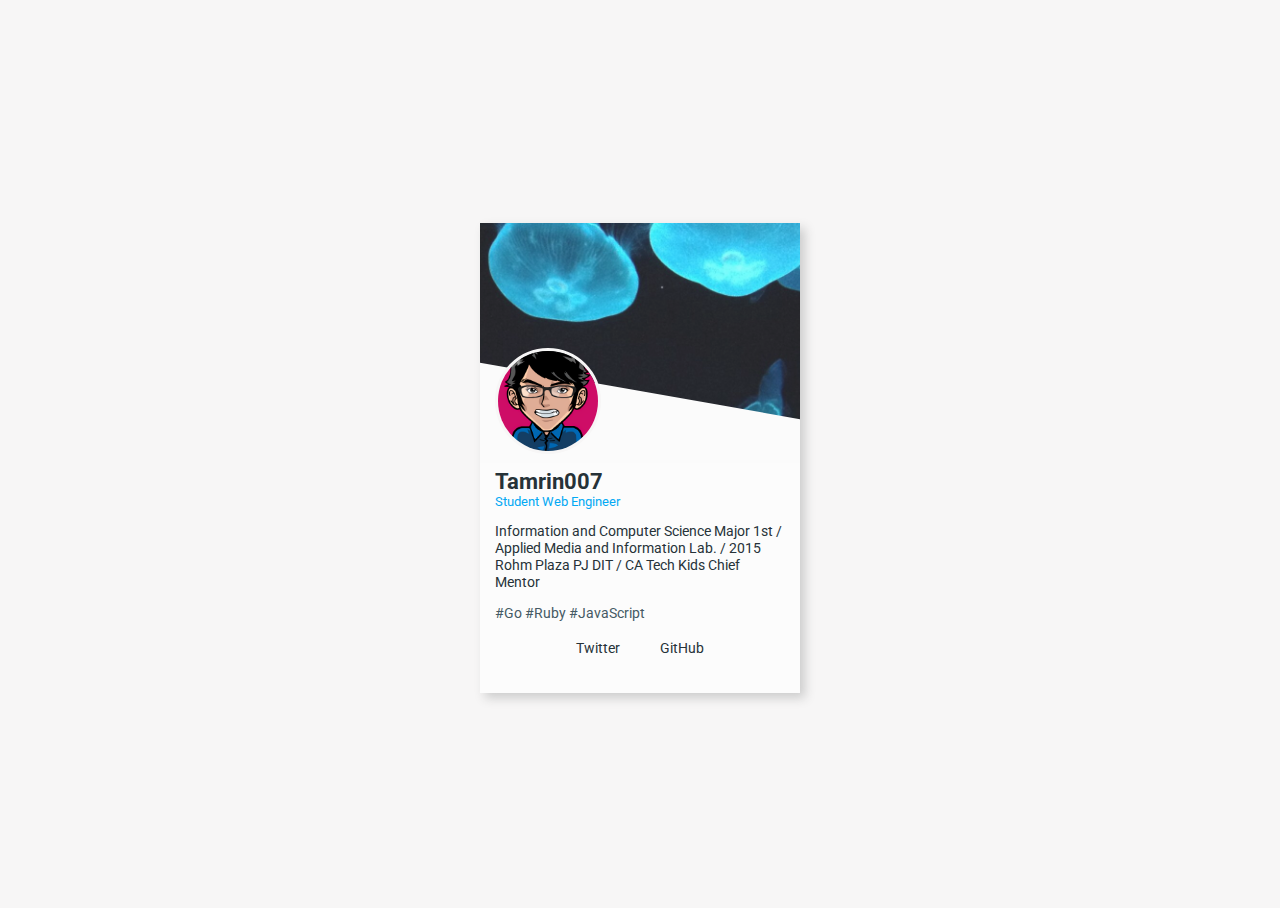
==== index.html @ 48d15c0c "一旦完成" ====
<!DOCTYPE html>
<html>

<head>
    <meta charset="UTF-8">
    <title>Tamrin007</title>
    <meta name="viewport" content="width=device-width, initial-scale=1">
    <link rel="stylesheet" type="text/css" href="stylesheets/normalize.css" media="screen">
    <link rel="stylesheet" type="text/css" href="stylesheets/stylesheet.css" media="screen">
    <link href="https://maxcdn.bootstrapcdn.com/font-awesome/4.6.3/css/font-awesome.min.css" rel="stylesheet" integrity="sha384-T8Gy5hrqNKT+hzMclPo118YTQO6cYprQmhrYwIiQ/3axmI1hQomh7Ud2hPOy8SP1" crossorigin="anonymous">
    <link href="https://fonts.googleapis.com/css?family=Roboto" rel="stylesheet">
</head>

<body>
    <div class="profile-container">
        <div class="profile">
            <div class="profile-header"></div>
            <div class="profile-content">
                <img src="images/icon.png" alt="" />
                <h2>Tamrin007</h2>
                <p class="job">
                    Student Web Engineer
                </p>
                <p class="bio">
                    Information and Computer Science Major 1st / Applied Media and Information Lab. / 2015 Rohm Plaza PJ DIT / CA Tech Kids Chief Mentor
                </p>
                <p class="tags">
                    #Go #Ruby #JavaScript
                </p>
                <div class="links">
                    <ul class="items">
                        <a href="https://twitter.com/Tamrin007" target="_blank"><li><i class="fa fa-twitter fa-lg" aria-hidden="true"></i> Twitter</li></a>
                        <a href="https://github.com/Tamrin007" target="_blank"><li><i class="fa fa-github fa-lg" aria-hidden="true"></i> GitHub</li></a>
                    </ul>
                </div>
            </div>
        </div>
    </div>
</body>

</html>
---- stylesheets/stylesheet.css ----
@import 'https://fonts.googleapis.com/css?family=Roboto';
body {
    font-family: 'Roboto', '游ゴシック体', 'Yu Gothic', 'YuGothic', 'ヒラギノ角ゴシック Pro', 'Hiragino Kaku Gothic Pro', 'メイリオ', 'Meiryo', 'Osaka', 'ＭＳ Ｐゴシック', 'MS PGothic', sans-serif;
}

html, body, .profile-container {
    height: 100vh;
    background-color: #F7F6F6;
}

.profile-container {
    display: flex;
    justify-content: center;
    align-items: center;
}

.profile {
    width: 320px;
    margin: 0 15px;
    box-shadow: 5px 5px 10px #CCC;
}

.profile-header {
    height: 240px;
    background: url("../images/background.jpeg");
    background-size: cover;
    background-position: center center;
    overflow: hidden;
    position: relative;
    opacity: 0.85;
}

.profile-header:after {
    content: "";
    display: block;
    height: 100%;
    background: #fcfcfc;
    transform: skew(0, 10deg) translate(0, 70%);
}

.profile-content {
    background: #fcfcfc;
    padding: 5px 15px 20px 15px;
}

.profile-content img {
    margin-top: -120px;
    width: 100;
    height: 100px;
    border: 3px solid #F7F6F6;
    border-radius: 100%;
    position: absolute;
}

.profile-content h2 {
    font-size: 1.4rem;
    margin-top: 0px;
    margin-bottom: 0px;
    color: #263238;
}

.profile-content .job {
    font-size: 0.8rem;
    margin-top: 0px;
    color: #03A9F4;
}

.profile-content .bio {
    font-size: 0.9rem;
    color: #263238;
}

.profile-content .tags {
    font-size: 0.9rem;
    color: #455A64;
}

.links {
    text-align: center;
}

.links a:link, a:visited, a:hover, a:active {
    color: #263238;
}

.links a {
    transition: 0.5s;
}

.links a:hover {
    color: white;
    background: #263238;
    border-radius: 0.2rem;
}

.items {
    width: 100%;
    padding: 0;
}

.items li {
    width: 80px;
    display: inline-block;
    text-align: center;
    font-size: 0.9rem;
}

.items li a {
    display: block;
}
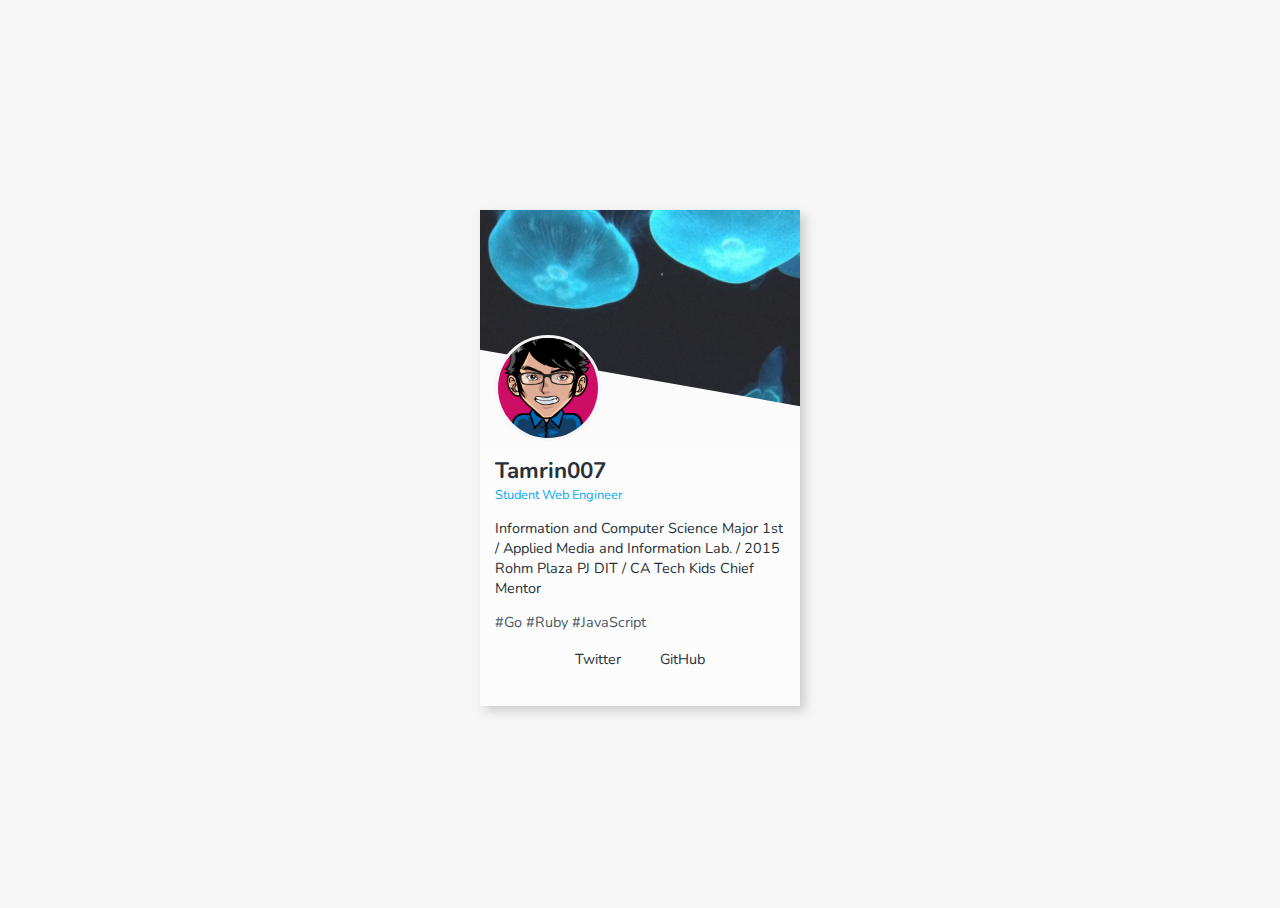
==== commit b1979446: "change font" ====
--- a/index.html
+++ b/index.html
@@ -8,7 +8,7 @@
     <link rel="stylesheet" type="text/css" href="stylesheets/normalize.css" media="screen">
     <link rel="stylesheet" type="text/css" href="stylesheets/stylesheet.css" media="screen">
     <link href="https://maxcdn.bootstrapcdn.com/font-awesome/4.6.3/css/font-awesome.min.css" rel="stylesheet" integrity="sha384-T8Gy5hrqNKT+hzMclPo118YTQO6cYprQmhrYwIiQ/3axmI1hQomh7Ud2hPOy8SP1" crossorigin="anonymous">
-    <link href="https://fonts.googleapis.com/css?family=Roboto" rel="stylesheet">
+    <link href="https://fonts.googleapis.com/css?family=Nunito:300" rel="stylesheet">
 </head>
 
 <body>
--- a/stylesheets/stylesheet.css
+++ b/stylesheets/stylesheet.css
@@ -1,6 +1,5 @@
-@import 'https://fonts.googleapis.com/css?family=Roboto';
 body {
-    font-family: 'Roboto', '游ゴシック体', 'Yu Gothic', 'YuGothic', 'ヒラギノ角ゴシック Pro', 'Hiragino Kaku Gothic Pro', 'メイリオ', 'Meiryo', 'Osaka', 'ＭＳ Ｐゴシック', 'MS PGothic', sans-serif;
+    font-family: 'Nunito', '游ゴシック体', 'Yu Gothic', 'YuGothic', 'ヒラギノ角ゴシック Pro', 'Hiragino Kaku Gothic Pro', 'メイリオ', 'Meiryo', 'Osaka', 'ＭＳ Ｐゴシック', 'MS PGothic', sans-serif;
 }
 
 html, body, .profile-container {
